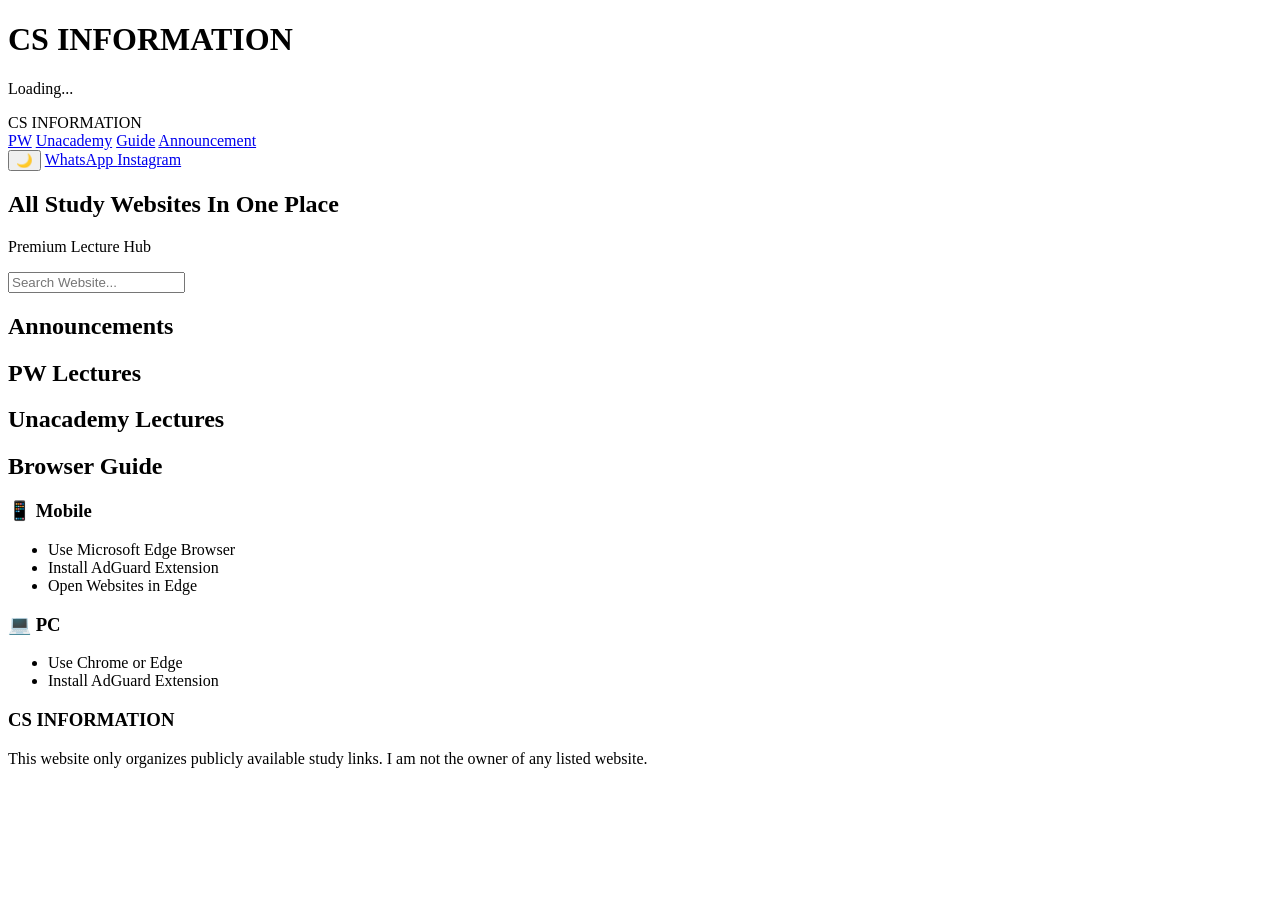
==== index.html @ b9abd27a "Create index.html" ====
<!DOCTYPE html>
<html lang="en">

<head>

<meta charset="UTF-8">
<meta name="viewport" content="width=device-width, initial-scale=1.0">

<title>CS INFORMATION | Lecture Hub</title>

<meta name="theme-color" content="#0B1020">

<link rel="preconnect" href="https://fonts.googleapis.com">
<link rel="preconnect" href="https://fonts.gstatic.com" crossorigin>

<link href="https://fonts.googleapis.com/css2?family=Inter:wght@300;400;500;600;700;800;900&display=swap" rel="stylesheet">

<link rel="stylesheet" href="style.css">

</head>

<body>

<div id="loader">

<h1>CS INFORMATION</h1>

<p>Loading...</p>

</div>

<header>

<div class="logo">

CS INFORMATION

</div>

<nav>

<a href="#pw">PW</a>

<a href="#unacademy">Unacademy</a>

<a href="#guide">Guide</a>

<a href="#announcement">Announcement</a>

</nav>

<div class="actions">

<button id="themeToggle">🌙</button>

<a
class="social"
target="_blank"
href="https://whatsapp.com/channel/0029VbAtyUeDDmFQteHb3a33">

WhatsApp

</a>

<a
class="social"
target="_blank"
href="https://www.instagram.com/cs.information/">

Instagram

</a>

</div>

</header>

<section class="hero">

<h1>

All Study Websites
In One Place

</h1>

<p>

Premium Lecture Hub

</p>

<input

id="search"

type="text"

placeholder="Search Website..."

>

</section>

<section id="announcement">

<h2>

Announcements

</h2>

<div id="announcementBox">

</div>

</section>

<section id="pw">

<h2>

PW Lectures

</h2>

<div id="pwContainer">

</div>

</section>

<section id="unacademy">

<h2>

Unacademy Lectures

</h2>

<div id="unacademyContainer">

</div>

</section>

<section id="guide">

<h2>

Browser Guide

</h2>

<div class="guide">

<h3>📱 Mobile</h3>

<ul>

<li>Use Microsoft Edge Browser</li>

<li>Install AdGuard Extension</li>

<li>Open Websites in Edge</li>

</ul>

<h3>💻 PC</h3>

<ul>

<li>Use Chrome or Edge</li>

<li>Install AdGuard Extension</li>

</ul>

</div>

</section>

<footer>

<h3>

CS INFORMATION

</h3>

<p>

This website only organizes publicly available study links.

I am not the owner of any listed website.

</p>

</footer>

<script src="data.js"></script>

<script src="script.js"></script>

</body>

  </html>
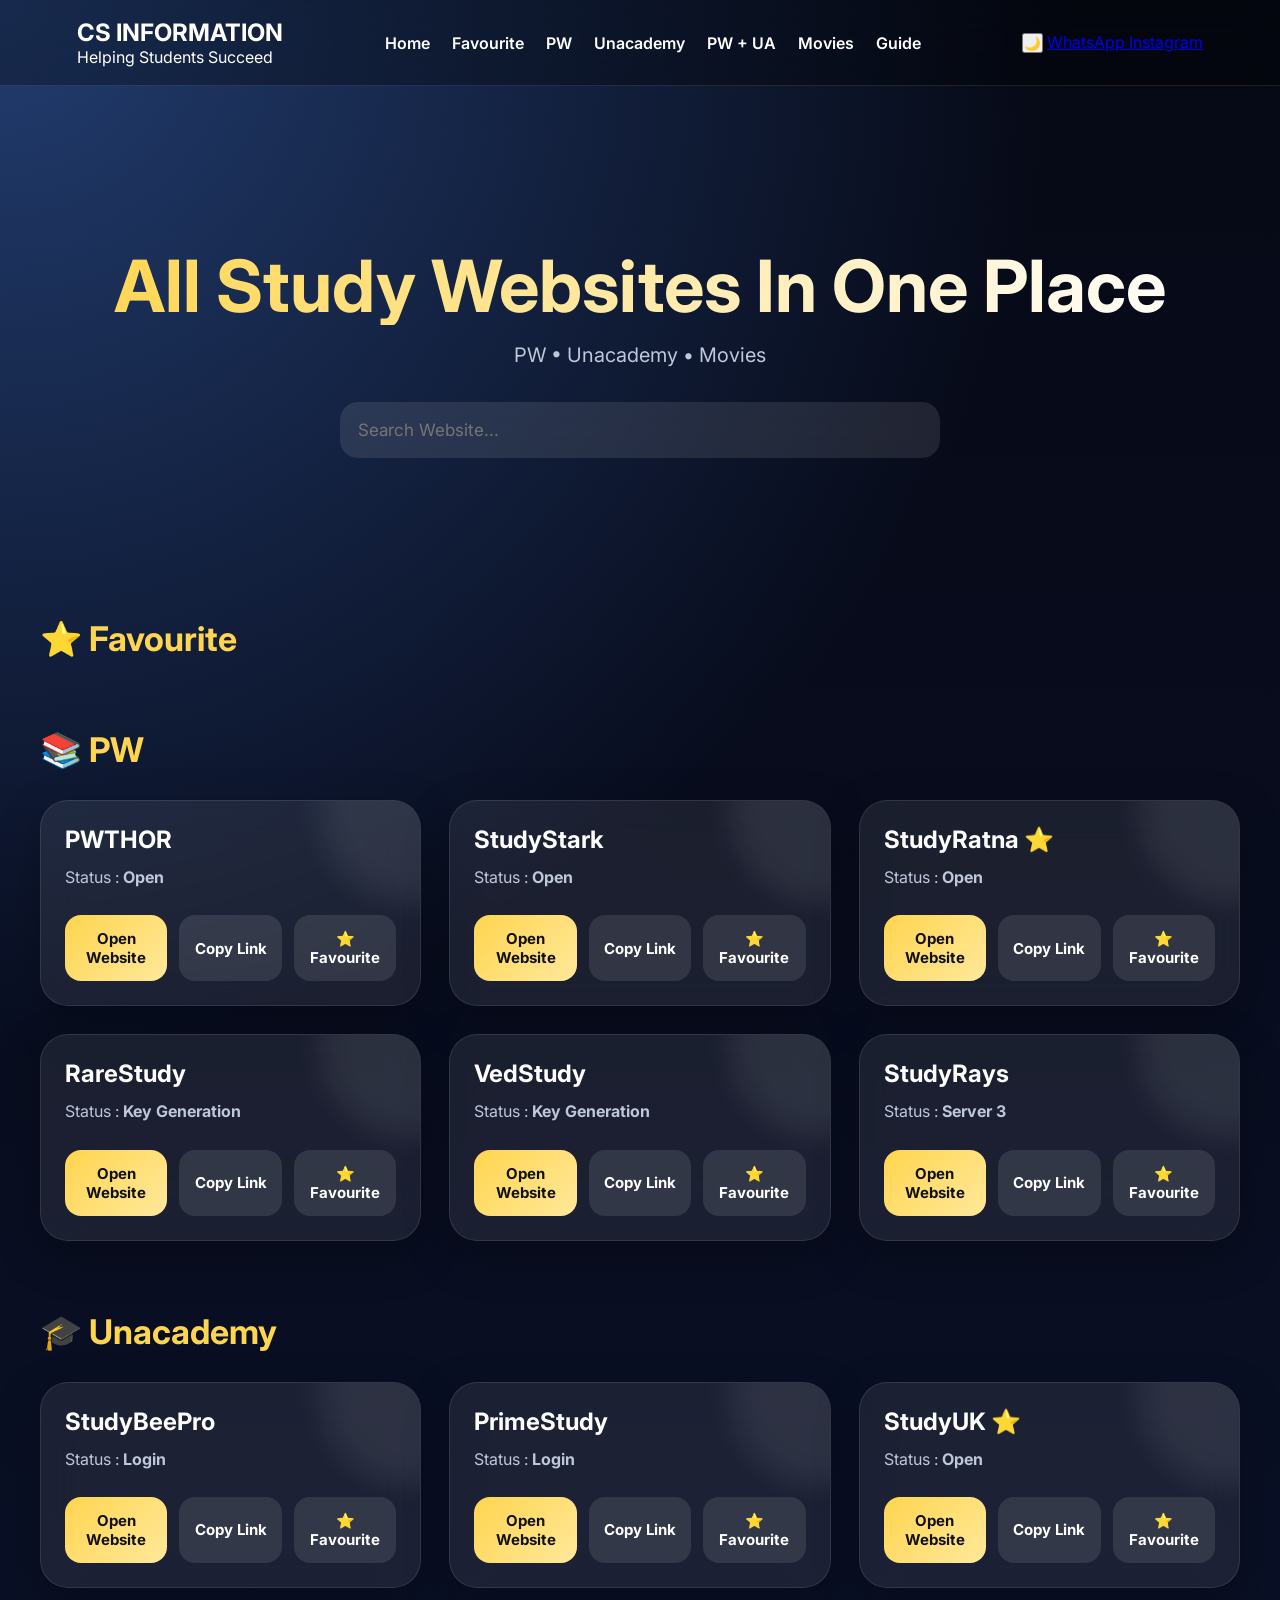
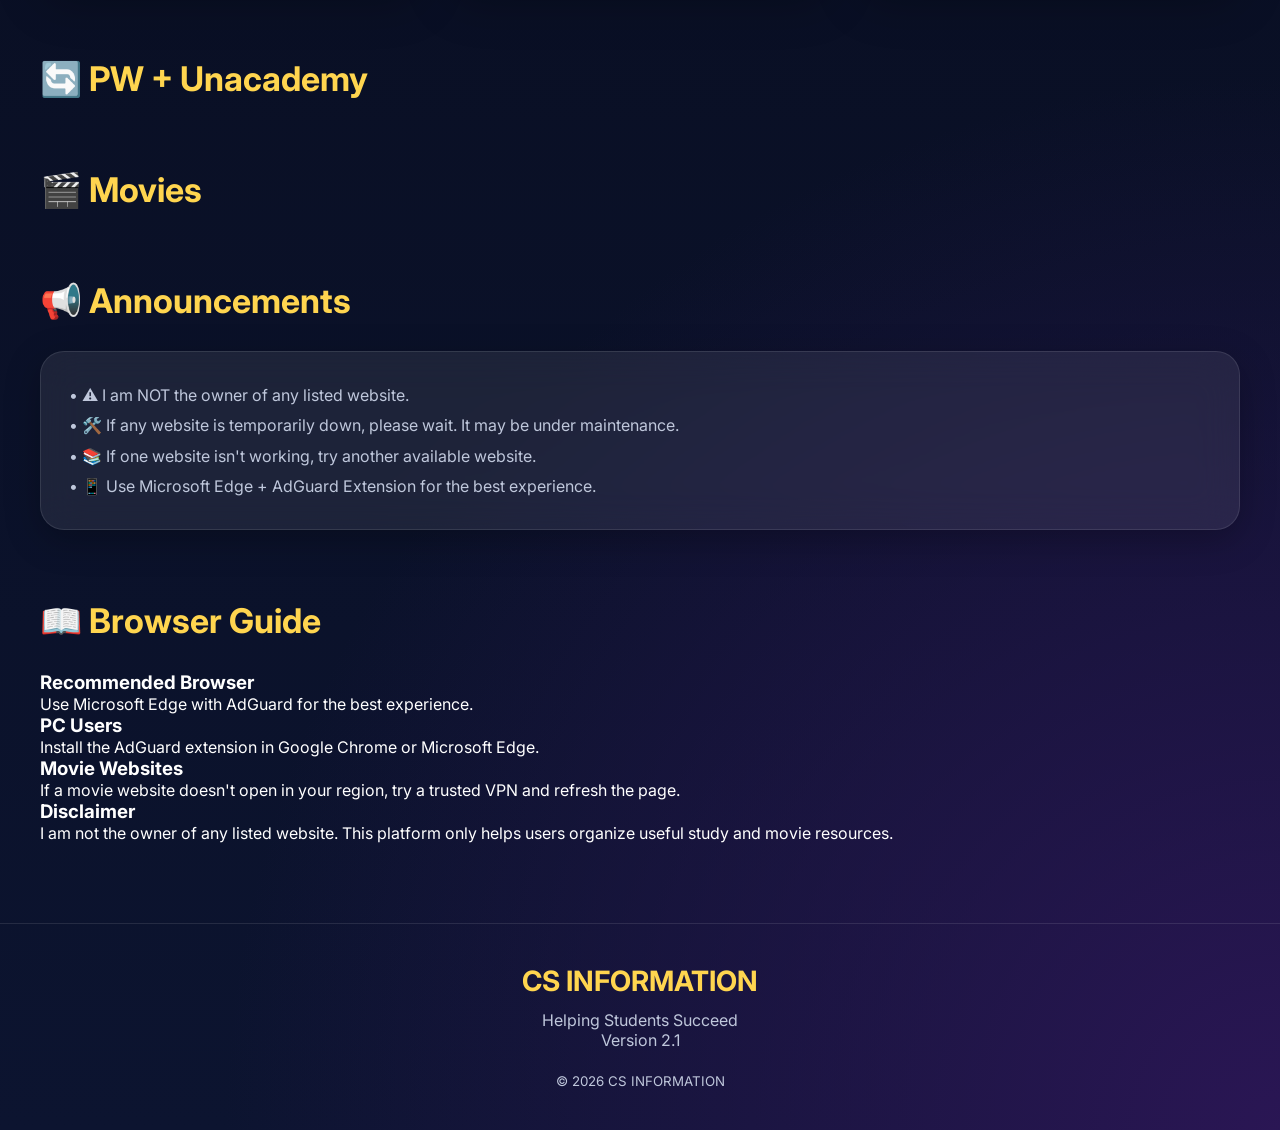
==== commit 04a071a3: "Update index.html" ====
--- a/index.html
+++ b/index.html
@@ -2,7 +2,6 @@
 <html lang="en">
 
 <head>
-
 <meta charset="UTF-8">
 <meta name="viewport" content="width=device-width, initial-scale=1.0">
 
@@ -16,56 +15,79 @@
 <link href="https://fonts.googleapis.com/css2?family=Inter:wght@300;400;500;600;700;800;900&display=swap" rel="stylesheet">
 
 <link rel="stylesheet" href="style.css">
-
 </head>
 
 <body>
 
 <div id="loader">
 
+<div class="loader-content">
+
+<div id="loaderLogo"></div>
+
 <h1>CS INFORMATION</h1>
 
-<p>Loading...</p>
+<p>Loading Lecture Hub...</p>
+
+</div>
+
+</div>
+
+<div class="watermark">
+
+<div id="watermarkLogo"></div>
 
 </div>
 
 <header>
 
-<div class="logo">
-
-CS INFORMATION
+<div class="brand">
+
+<div id="headerLogo"></div>
+
+<div>
+
+<h2>CS INFORMATION</h2>
+
+<p>Helping Students Succeed</p>
+
+</div>
 
 </div>
 
 <nav>
 
+<a href="#home">Home</a>
+
+<a href="#favorite">Favourite</a>
+
 <a href="#pw">PW</a>
 
 <a href="#unacademy">Unacademy</a>
 
+<a href="#both">PW + UA</a>
+
+<a href="#movies">Movies</a>
+
 <a href="#guide">Guide</a>
 
-<a href="#announcement">Announcement</a>
-
 </nav>
 
-<div class="actions">
-
-<button id="themeToggle">🌙</button>
-
-<a
-class="social"
-target="_blank"
-href="https://whatsapp.com/channel/0029VbAtyUeDDmFQteHb3a33">
+<div class="header-buttons">
+
+<button id="themeToggle">
+
+🌙
+
+</button>
+
+<a href="https://whatsapp.com/channel/0029VbAtyUeDDmFQteHb3a33" target="_blank">
 
 WhatsApp
 
 </a>
 
-<a
-class="social"
-target="_blank"
-href="https://www.instagram.com/cs.information/">
+<a href="https://www.instagram.com/cs.information/" target="_blank">
 
 Instagram
 
@@ -75,106 +97,103 @@
 
 </header>
 
-<section class="hero">
+<section id="home" class="hero">
 
 <h1>
 
 All Study Websites
+
 In One Place
 
 </h1>
 
 <p>
 
-Premium Lecture Hub
+PW • Unacademy • Movies
 
 </p>
 
 <input
-
 id="search"
-
 type="text"
-
-placeholder="Search Website..."
-
->
+placeholder="Search Website...">
+
+</section>
+
+<section id="favorite">
+
+<h2>
+
+⭐ Favourite
+
+</h2>
+
+<div id="favoriteContainer">
+
+</div>
+
+  </section>
+  <section id="pw">
+
+<h2>📚 PW</h2>
+
+<div id="pwContainer" class="grid"></div>
+
+</section>
+
+<section id="unacademy">
+
+<h2>🎓 Unacademy</h2>
+
+<div id="unacademyContainer" class="grid"></div>
+
+</section>
+
+<section id="both">
+
+<h2>🔄 PW + Unacademy</h2>
+
+<div id="bothContainer" class="grid"></div>
+
+</section>
+
+<section id="movies">
+
+<h2>🎬 Movies</h2>
+
+<div id="moviesContainer" class="grid"></div>
 
 </section>
 
 <section id="announcement">
 
-<h2>
-
-Announcements
-
-</h2>
-
-<div id="announcementBox">
-
-</div>
-
-</section>
-
-<section id="pw">
-
-<h2>
-
-PW Lectures
-
-</h2>
-
-<div id="pwContainer">
-
-</div>
-
-</section>
-
-<section id="unacademy">
-
-<h2>
-
-Unacademy Lectures
-
-</h2>
-
-<div id="unacademyContainer">
-
-</div>
+<h2>📢 Announcements</h2>
+
+<div id="announcementBox" class="announcement-box"></div>
 
 </section>
 
 <section id="guide">
 
-<h2>
-
-Browser Guide
-
-</h2>
-
-<div class="guide">
-
-<h3>📱 Mobile</h3>
-
-<ul>
-
-<li>Use Microsoft Edge Browser</li>
-
-<li>Install AdGuard Extension</li>
-
-<li>Open Websites in Edge</li>
-
-</ul>
-
-<h3>💻 PC</h3>
-
-<ul>
-
-<li>Use Chrome or Edge</li>
-
-<li>Install AdGuard Extension</li>
-
-</ul>
+<h2>📖 Browser Guide</h2>
+
+<div class="guide-card">
+
+<h3>Recommended Browser</h3>
+
+<p>Use Microsoft Edge with AdGuard for the best experience.</p>
+
+<h3>PC Users</h3>
+
+<p>Install the AdGuard extension in Google Chrome or Microsoft Edge.</p>
+
+<h3>Movie Websites</h3>
+
+<p>If a movie website doesn't open in your region, try a trusted VPN and refresh the page.</p>
+
+<h3>Disclaimer</h3>
+
+<p>I am not the owner of any listed website. This platform only helps users organize useful study and movie resources.</p>
 
 </div>
 
@@ -182,26 +201,22 @@
 
 <footer>
 
-<h3>
-
-CS INFORMATION
-
-</h3>
-
-<p>
-
-This website only organizes publicly available study links.
-
-I am not the owner of any listed website.
-
-</p>
+<div id="footerLogo"></div>
+
+<h3>CS INFORMATION</h3>
+
+<p>Helping Students Succeed</p>
+
+<p>Version 2.1</p>
+
+<p id="year"></p>
 
 </footer>
 
 <script src="data.js"></script>
-
 <script src="script.js"></script>
 
 </body>
 
-  </html>
+                                                             </html>
+                                                             
--- a/style.css
+++ b/style.css
@@ -0,0 +1,718 @@
+/* ===================================
+   CS INFORMATION
+   Premium Lecture Hub v2
+=================================== */
+
+@import url('https://fonts.googleapis.com/css2?family=Inter:wght@300;400;500;600;700;800;900&display=swap');
+
+*{
+margin:0;
+padding:0;
+box-sizing:border-box;
+font-family:'Inter',sans-serif;
+scroll-behavior:smooth;
+}
+
+:root{
+
+--bg:#070B18;
+--bg2:#111A32;
+
+--glass:rgba(255,255,255,.08);
+--glass2:rgba(255,255,255,.04);
+
+--border:rgba(255,255,255,.10);
+
+--text:#ffffff;
+--sub:#bfc7db;
+
+--gold:#FFD54F;
+--blue:#3EA6FF;
+
+--radius:24px;
+
+}
+
+body{
+
+background:
+
+radial-gradient(circle at top left,#223d70 0%,transparent 35%),
+
+radial-gradient(circle at bottom right,#2a1654 0%,transparent 35%),
+
+linear-gradient(180deg,#060915,#0c1430);
+
+color:var(--text);
+
+min-height:100vh;
+
+overflow-x:hidden;
+
+}
+
+/* Loader */
+
+#loader{
+
+position:fixed;
+
+inset:0;
+
+background:#060915;
+
+display:flex;
+
+flex-direction:column;
+
+justify-content:center;
+
+align-items:center;
+
+z-index:99999;
+
+}
+
+#loader h1{
+
+font-size:42px;
+
+color:var(--gold);
+
+}
+
+#loader p{
+
+margin-top:12px;
+
+color:var(--sub);
+
+}
+
+/* Header */
+
+header{
+
+position:sticky;
+
+top:0;
+
+z-index:999;
+
+display:flex;
+
+justify-content:space-between;
+
+align-items:center;
+
+padding:18px 6%;
+
+background:rgba(0,0,0,.30);
+
+backdrop-filter:blur(20px);
+
+border-bottom:1px solid var(--border);
+
+}
+
+.logo{
+
+font-size:24px;
+
+font-weight:800;
+
+color:var(--gold);
+
+letter-spacing:1px;
+
+}
+
+nav{
+
+display:flex;
+
+gap:22px;
+
+}
+
+nav a{
+
+text-decoration:none;
+
+color:white;
+
+font-weight:600;
+
+transition:.3s;
+
+}
+
+nav a:hover{
+
+color:var(--gold);
+
+}
+
+.actions{
+
+display:flex;
+
+gap:12px;
+
+}
+
+.actions button,
+.actions a{
+
+padding:12px 18px;
+
+border-radius:14px;
+
+border:1px solid var(--border);
+
+background:var(--glass);
+
+color:white;
+
+text-decoration:none;
+
+cursor:pointer;
+
+transition:.3s;
+
+}
+
+.actions button:hover,
+.actions a:hover{
+
+transform:translateY(-3px);
+
+background:rgba(255,255,255,.14);
+
+}
+
+/* Hero */
+
+.hero{
+
+padding:90px 20px;
+
+text-align:center;
+
+}
+
+.hero h1{
+
+font-size:72px;
+
+line-height:1.1;
+
+background:
+
+linear-gradient(90deg,#FFD54F,#ffffff);
+
+-webkit-background-clip:text;
+
+color:transparent;
+
+}
+
+.hero p{
+
+margin-top:18px;
+
+font-size:20px;
+
+color:var(--sub);
+
+}
+
+#search{
+
+margin-top:35px;
+
+width:min(600px,95%);
+
+padding:18px;
+
+border:none;
+
+outline:none;
+
+border-radius:18px;
+
+background:rgba(255,255,255,.10);
+
+color:white;
+
+font-size:17px;
+
+backdrop-filter:blur(12px);
+
+  }
+/* ===============================
+   Sections
+================================ */
+
+section{
+
+width:min(1200px,95%);
+
+margin:70px auto;
+
+}
+
+section h2{
+
+font-size:34px;
+
+margin-bottom:30px;
+
+color:var(--gold);
+
+}
+
+/* ===============================
+   Announcement
+================================ */
+
+#announcementBox{
+
+background:var(--glass);
+
+border:1px solid var(--border);
+
+padding:28px;
+
+border-radius:var(--radius);
+
+backdrop-filter:blur(20px);
+
+line-height:1.9;
+
+color:var(--sub);
+
+box-shadow:0 10px 35px rgba(0,0,0,.25);
+
+}
+
+/* ===============================
+   PW & Unacademy Grid
+================================ */
+
+#pwContainer,
+#unacademyContainer{
+
+display:grid;
+
+grid-template-columns:
+repeat(auto-fit,minmax(320px,1fr));
+
+gap:28px;
+
+}
+
+/* ===============================
+   Premium Cards
+================================ */
+
+.card{
+
+position:relative;
+
+background:var(--glass);
+
+border:1px solid var(--border);
+
+border-radius:28px;
+
+padding:24px;
+
+backdrop-filter:blur(20px);
+
+overflow:hidden;
+
+transition:.35s;
+
+box-shadow:0 15px 45px rgba(0,0,0,.25);
+
+}
+
+.card::before{
+
+content:"";
+
+position:absolute;
+
+width:180px;
+
+height:180px;
+
+background:rgba(255,255,255,.08);
+
+border-radius:50%;
+
+top:-80px;
+
+right:-80px;
+
+filter:blur(15px);
+
+}
+
+.card:hover{
+
+transform:translateY(-8px);
+
+border-color:var(--gold);
+
+box-shadow:0 20px 60px rgba(255,213,79,.18);
+
+}
+
+.card h3{
+
+font-size:24px;
+
+margin-bottom:10px;
+
+}
+
+.card p{
+
+color:var(--sub);
+
+line-height:1.7;
+
+margin-top:8px;
+
+}
+
+/* ===============================
+   Buttons
+================================ */
+
+.buttons{
+
+display:flex;
+
+gap:12px;
+
+margin-top:24px;
+
+flex-wrap:wrap;
+
+}
+
+.buttons a,
+.buttons button{
+
+flex:1;
+
+padding:14px;
+
+border:none;
+
+border-radius:16px;
+
+cursor:pointer;
+
+font-weight:700;
+
+font-size:15px;
+
+transition:.3s;
+
+text-decoration:none;
+
+text-align:center;
+
+}
+
+.openBtn{
+
+background:linear-gradient(135deg,#FFD54F,#ffe89a);
+
+color:#111;
+
+}
+
+.copyBtn{
+
+background:rgba(255,255,255,.10);
+
+color:white;
+
+}
+
+.openBtn:hover,
+.copyBtn:hover{
+
+transform:translateY(-3px);
+
+}
+
+/* ===============================
+   Browser Guide
+================================ */
+
+.guide{
+
+background:var(--glass);
+
+border:1px solid var(--border);
+
+padding:30px;
+
+border-radius:28px;
+
+line-height:2;
+
+backdrop-filter:blur(18px);
+
+}
+
+.guide h3{
+
+margin-bottom:12px;
+
+color:var(--gold);
+
+}
+
+.guide ul{
+
+padding-left:22px;
+
+color:var(--sub);
+
+}
+
+/* ===============================
+   Footer
+================================ */
+
+footer{
+
+margin-top:80px;
+
+padding:40px 20px;
+
+text-align:center;
+
+border-top:1px solid var(--border);
+
+color:var(--sub);
+
+}
+
+footer h3{
+
+font-size:28px;
+
+color:var(--gold);
+
+margin-bottom:12px;
+
+  }
+/* ===============================
+   Dark / Light Theme
+================================ */
+
+body.light{
+
+--bg:#eef4ff;
+--bg2:#ffffff;
+
+--glass:rgba(255,255,255,.75);
+--glass2:rgba(255,255,255,.55);
+
+--border:rgba(0,0,0,.08);
+
+--text:#101828;
+--sub:#5b6578;
+
+background:
+linear-gradient(180deg,#eef4ff,#ffffff);
+
+color:var(--text);
+
+}
+
+body.light header{
+
+background:rgba(255,255,255,.75);
+
+}
+
+body.light nav a,
+body.light .actions a,
+body.light .actions button{
+
+color:#111;
+
+}
+
+body.light #search{
+
+background:rgba(0,0,0,.05);
+
+color:#111;
+
+}
+
+body.light .card,
+body.light .guide,
+body.light #announcementBox{
+
+background:rgba(255,255,255,.85);
+
+color:#111;
+
+}
+
+/* ===============================
+   Scrollbar
+================================ */
+
+::-webkit-scrollbar{
+
+width:10px;
+
+}
+
+::-webkit-scrollbar-track{
+
+background:#0a1020;
+
+}
+
+::-webkit-scrollbar-thumb{
+
+background:linear-gradient(var(--gold),#ffb300);
+
+border-radius:50px;
+
+}
+
+/* ===============================
+   Animation
+================================ */
+
+.card,
+.guide,
+#announcementBox{
+
+animation:fadeUp .7s ease;
+
+}
+
+@keyframes fadeUp{
+
+0%{
+
+opacity:0;
+
+transform:translateY(35px);
+
+}
+
+100%{
+
+opacity:1;
+
+transform:translateY(0);
+
+}
+
+}
+
+/* ===============================
+   Mobile Responsive
+================================ */
+
+@media(max-width:900px){
+
+header{
+
+flex-direction:column;
+
+gap:18px;
+
+padding:20px;
+
+}
+
+nav{
+
+flex-wrap:wrap;
+
+justify-content:center;
+
+}
+
+.hero h1{
+
+font-size:48px;
+
+}
+
+}
+
+@media(max-width:600px){
+
+.hero{
+
+padding:70px 20px;
+
+}
+
+.hero h1{
+
+font-size:34px;
+
+}
+
+.hero p{
+
+font-size:16px;
+
+}
+
+#search{
+
+width:100%;
+
+}
+
+.buttons{
+
+flex-direction:column;
+
+}
+
+section h2{
+
+font-size:28px;
+
+}
+
+.logo{
+
+font-size:20px;
+
+}
+
+}
+
+/* ===============================
+   Selection
+================================ */
+
+::selection{
+
+background:var(--gold);
+
+color:#111;
+
+}
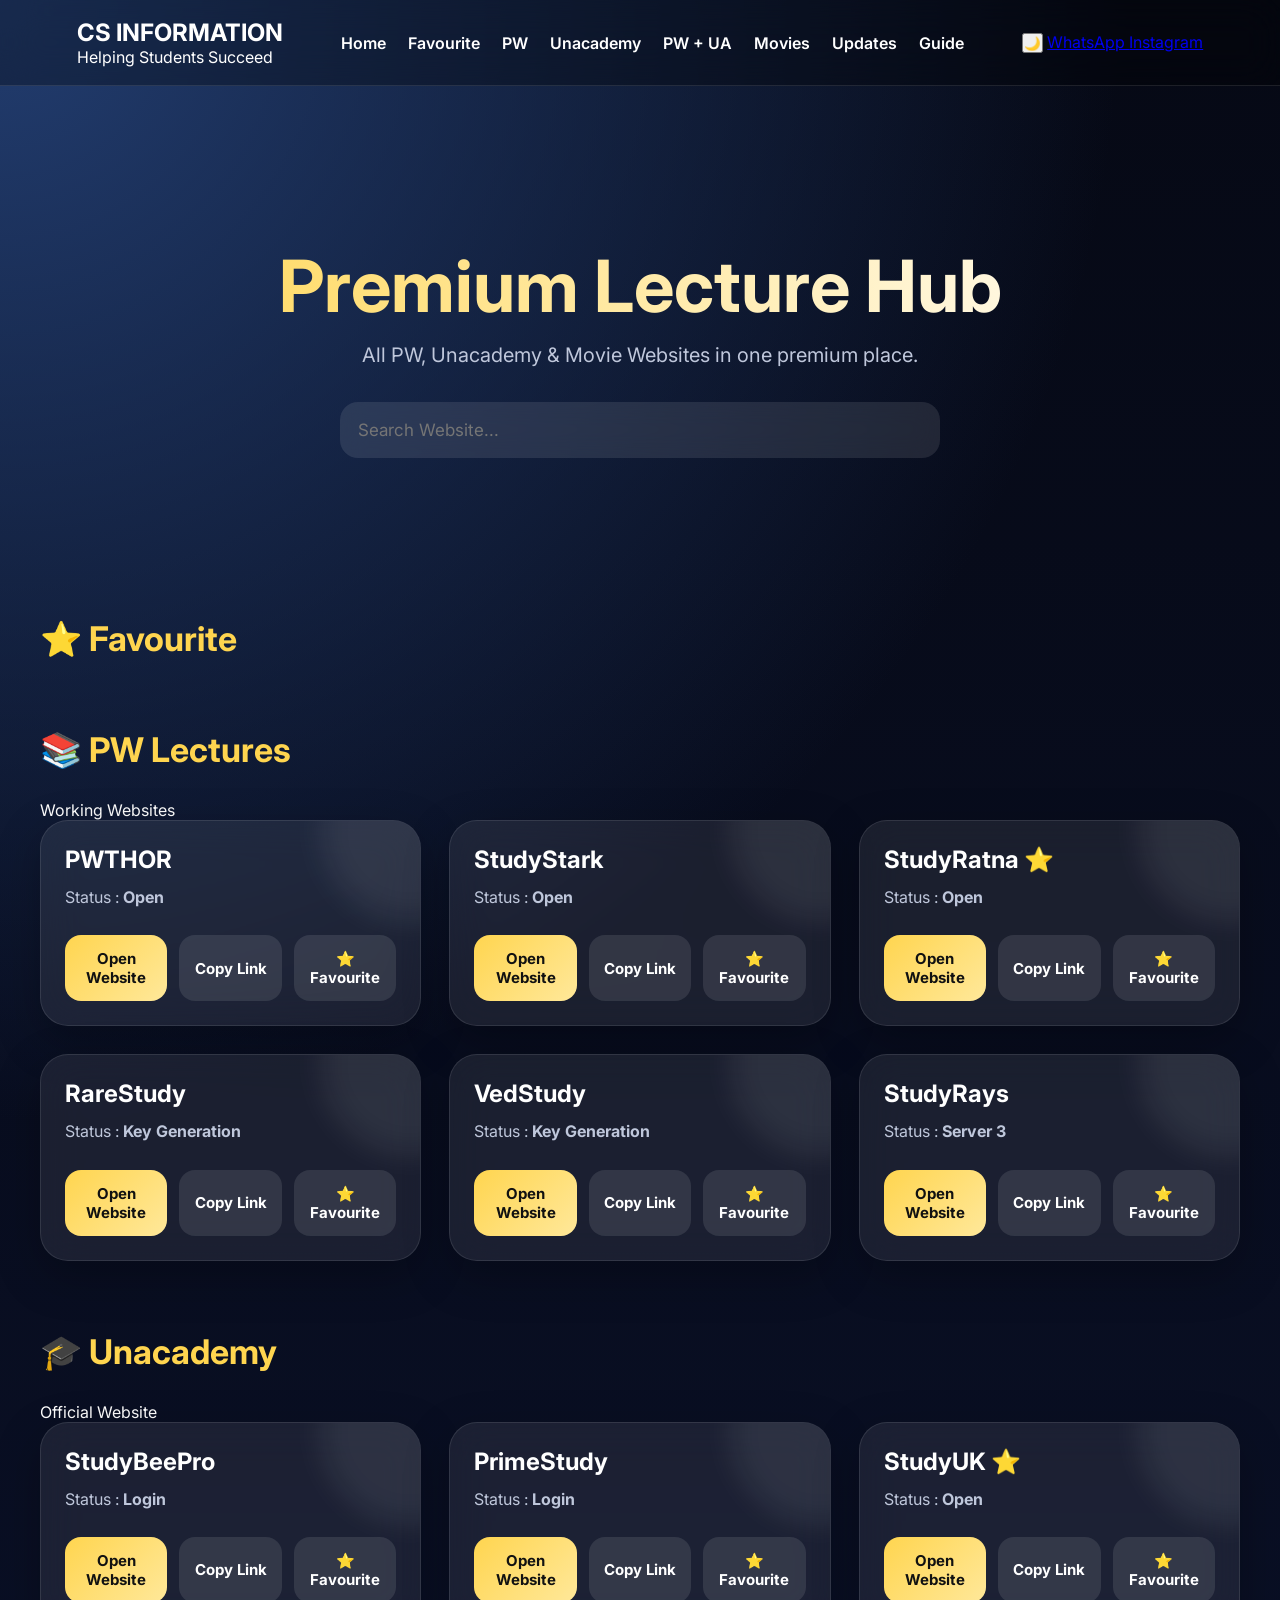
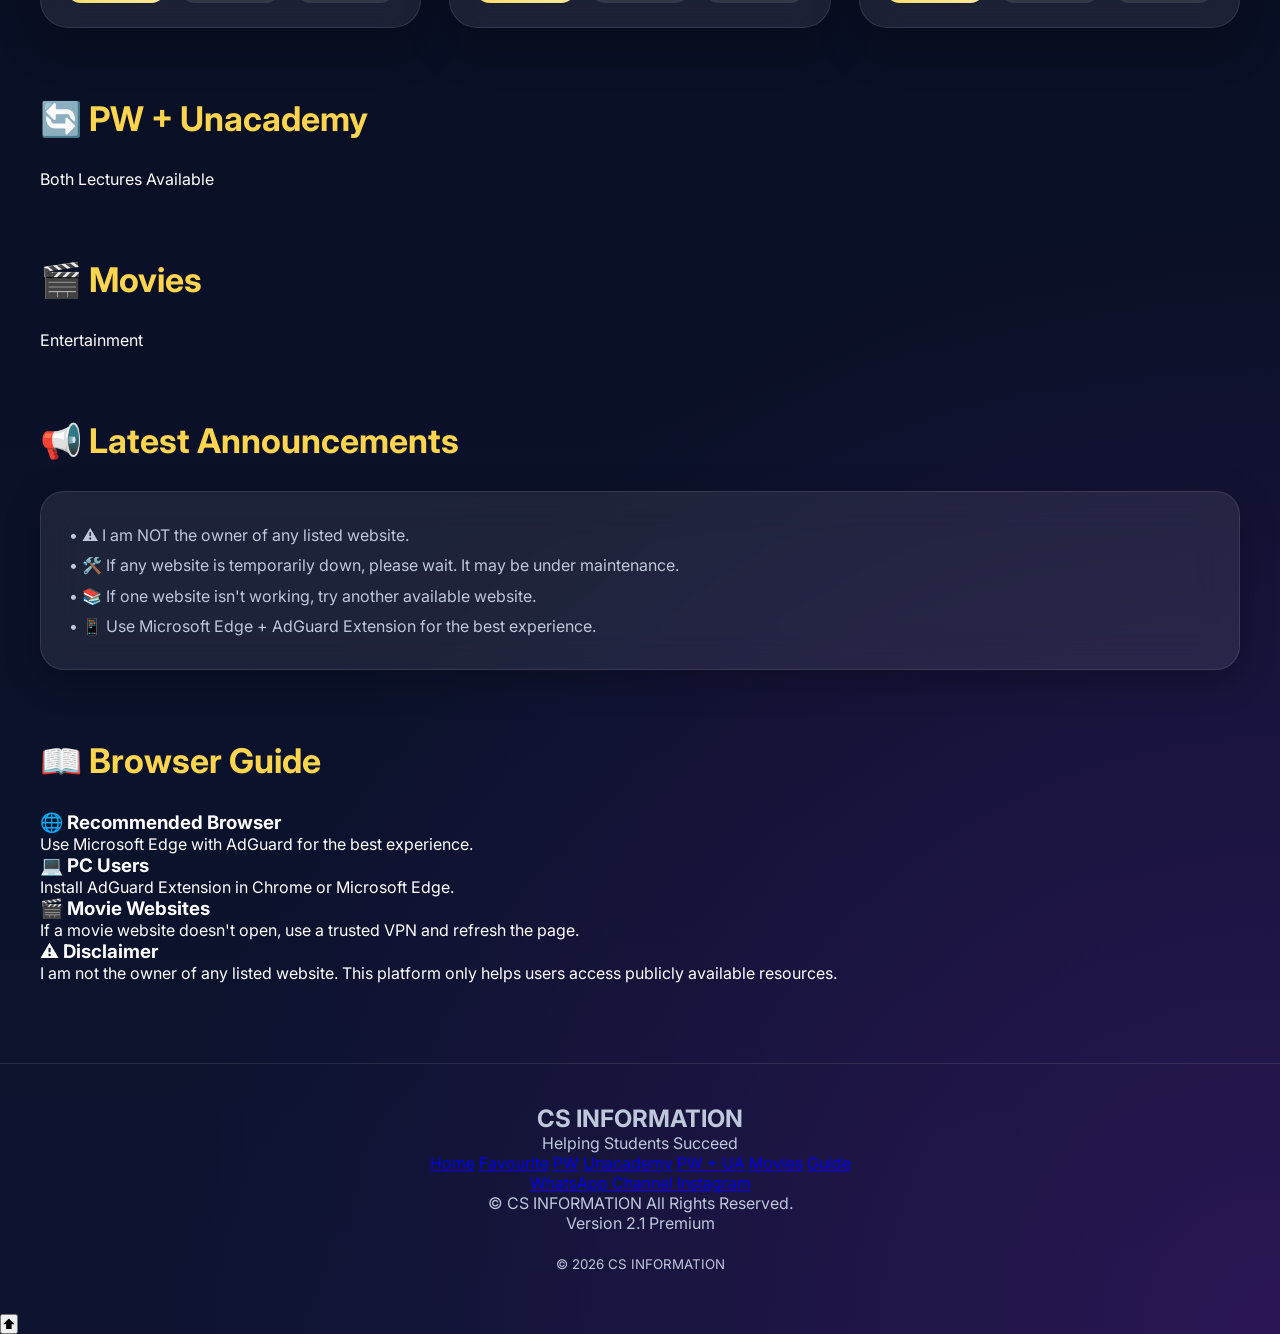
==== commit 9270c8a1: "Update index.html v.2.1" ====
--- a/index.html
+++ b/index.html
@@ -2,36 +2,48 @@
 <html lang="en">
 
 <head>
+
 <meta charset="UTF-8">
+
 <meta name="viewport" content="width=device-width, initial-scale=1.0">
 
 <title>CS INFORMATION | Lecture Hub</title>
 
-<meta name="theme-color" content="#0B1020">
+<meta name="theme-color" content="#0b0b14">
 
 <link rel="preconnect" href="https://fonts.googleapis.com">
+
 <link rel="preconnect" href="https://fonts.gstatic.com" crossorigin>
 
 <link href="https://fonts.googleapis.com/css2?family=Inter:wght@300;400;500;600;700;800;900&display=swap" rel="stylesheet">
 
 <link rel="stylesheet" href="style.css">
+
 </head>
 
 <body>
 
 <div id="loader">
 
-<div class="loader-content">
+<div class="loader-box">
 
 <div id="loaderLogo"></div>
 
 <h1>CS INFORMATION</h1>
 
-<p>Loading Lecture Hub...</p>
-
-</div>
-
-</div>
+<p>Loading Premium Lecture Hub...</p>
+
+</div>
+
+</div>
+
+<div class="aurora"></div>
+
+<div class="glass-blur blur1"></div>
+
+<div class="glass-blur blur2"></div>
+
+<div class="glass-blur blur3"></div>
 
 <div class="watermark">
 
@@ -39,7 +51,7 @@
 
 </div>
 
-<header>
+<header class="navbar">
 
 <div class="brand">
 
@@ -49,7 +61,7 @@
 
 <h2>CS INFORMATION</h2>
 
-<p>Helping Students Succeed</p>
+<span>Helping Students Succeed</span>
 
 </div>
 
@@ -69,11 +81,13 @@
 
 <a href="#movies">Movies</a>
 
+<a href="#announcement">Updates</a>
+
 <a href="#guide">Guide</a>
 
 </nav>
 
-<div class="header-buttons">
+<div class="nav-actions">
 
 <button id="themeToggle">
 
@@ -81,13 +95,21 @@
 
 </button>
 
-<a href="https://whatsapp.com/channel/0029VbAtyUeDDmFQteHb3a33" target="_blank">
+<a class="social-btn"
+
+href="https://whatsapp.com/channel/0029VbAtyUeDDmFQteHb3a33"
+
+target="_blank">
 
 WhatsApp
 
 </a>
 
-<a href="https://www.instagram.com/cs.information/" target="_blank">
+<a class="social-btn"
+
+href="https://www.instagram.com/cs.information/"
+
+target="_blank">
 
 Instagram
 
@@ -97,27 +119,40 @@
 
 </header>
 
-<section id="home" class="hero">
+<section class="hero"
+
+id="home">
+
+<div class="hero-content">
 
 <h1>
 
-All Study Websites
-
-In One Place
+Premium Lecture Hub
 
 </h1>
 
 <p>
 
-PW • Unacademy • Movies
-
-</p>
+All PW, Unacademy & Movie Websites
+
+in one premium place.
+
+</p>
+
+<div class="hero-search">
 
 <input
+
+type="text"
+
 id="search"
-type="text"
+
 placeholder="Search Website...">
 
+</div>
+
+</div>
+
 </section>
 
 <section id="favorite">
@@ -128,95 +163,237 @@
 
 </h2>
 
-<div id="favoriteContainer">
+<div
+
+id="favoriteContainer"
+
+class="cards">
 
 </div>
 
   </section>
   <section id="pw">
 
-<h2>📚 PW</h2>
-
-<div id="pwContainer" class="grid"></div>
+<div class="section-title">
+
+<h2>📚 PW Lectures</h2>
+
+<span>Working Websites</span>
+
+</div>
+
+<div id="pwContainer" class="cards"></div>
 
 </section>
 
 <section id="unacademy">
 
+<div class="section-title">
+
 <h2>🎓 Unacademy</h2>
 
-<div id="unacademyContainer" class="grid"></div>
+<span>Official Website</span>
+
+</div>
+
+<div id="unacademyContainer" class="cards"></div>
 
 </section>
 
 <section id="both">
 
+<div class="section-title">
+
 <h2>🔄 PW + Unacademy</h2>
 
-<div id="bothContainer" class="grid"></div>
+<span>Both Lectures Available</span>
+
+</div>
+
+<div id="bothContainer" class="cards"></div>
 
 </section>
 
 <section id="movies">
 
+<div class="section-title">
+
 <h2>🎬 Movies</h2>
 
-<div id="moviesContainer" class="grid"></div>
+<span>Entertainment</span>
+
+</div>
+
+<div id="moviesContainer" class="cards"></div>
 
 </section>
 
 <section id="announcement">
 
-<h2>📢 Announcements</h2>
-
-<div id="announcementBox" class="announcement-box"></div>
+<div class="section-title">
+
+<h2>📢 Latest Announcements</h2>
+
+</div>
+
+<div id="announcementBox" class="announcement-card">
+
+</div>
 
 </section>
 
 <section id="guide">
 
+<div class="section-title">
+
 <h2>📖 Browser Guide</h2>
 
+</div>
+
+<div class="guide-grid">
+
 <div class="guide-card">
 
-<h3>Recommended Browser</h3>
-
-<p>Use Microsoft Edge with AdGuard for the best experience.</p>
-
-<h3>PC Users</h3>
-
-<p>Install the AdGuard extension in Google Chrome or Microsoft Edge.</p>
-
-<h3>Movie Websites</h3>
-
-<p>If a movie website doesn't open in your region, try a trusted VPN and refresh the page.</p>
-
-<h3>Disclaimer</h3>
-
-<p>I am not the owner of any listed website. This platform only helps users organize useful study and movie resources.</p>
-
-</div>
-
-</section>
-
-<footer>
+<h3>🌐 Recommended Browser</h3>
+
+<p>
+
+Use Microsoft Edge with AdGuard for the best experience.
+
+</p>
+
+</div>
+
+<div class="guide-card">
+
+<h3>💻 PC Users</h3>
+
+<p>
+
+Install AdGuard Extension in Chrome or Microsoft Edge.
+
+</p>
+
+</div>
+
+<div class="guide-card">
+
+<h3>🎬 Movie Websites</h3>
+
+<p>
+
+If a movie website doesn't open, use a trusted VPN and refresh the page.
+
+</p>
+
+</div>
+
+<div class="guide-card">
+
+<h3>⚠ Disclaimer</h3>
+
+<p>
+
+I am not the owner of any listed website. This platform only helps users access publicly available resources.
+
+</p>
+
+</div>
+
+</div>
+
+  </section>
+  <footer>
+
+<div class="footer-container">
+
+<div class="footer-brand">
 
 <div id="footerLogo"></div>
 
-<h3>CS INFORMATION</h3>
+<h2>CS INFORMATION</h2>
 
 <p>Helping Students Succeed</p>
 
-<p>Version 2.1</p>
-
-<p id="year"></p>
+</div>
+
+<div class="footer-links">
+
+<a href="#home">Home</a>
+
+<a href="#favorite">Favourite</a>
+
+<a href="#pw">PW</a>
+
+<a href="#unacademy">Unacademy</a>
+
+<a href="#both">PW + UA</a>
+
+<a href="#movies">Movies</a>
+
+<a href="#guide">Guide</a>
+
+</div>
+
+<div class="footer-social">
+
+<a
+href="https://whatsapp.com/channel/0029VbAtyUeDDmFQteHb3a33"
+target="_blank">
+
+WhatsApp Channel
+
+</a>
+
+<a
+href="https://www.instagram.com/cs.information/"
+target="_blank">
+
+Instagram
+
+</a>
+
+</div>
+
+</div>
+
+<div class="footer-bottom">
+
+<p>
+
+© <span id="year"></span>
+
+CS INFORMATION
+
+All Rights Reserved.
+
+</p>
+
+<p>
+
+Version 2.1 Premium
+
+</p>
+
+</div>
 
 </footer>
 
+<button id="scrollTop">
+
+⬆
+
+</button>
+
+<div id="toast">
+
+</div>
+
 <script src="data.js"></script>
+
 <script src="script.js"></script>
 
 </body>
 
-                                                             </html>
-                                                             
+  </html>
+  
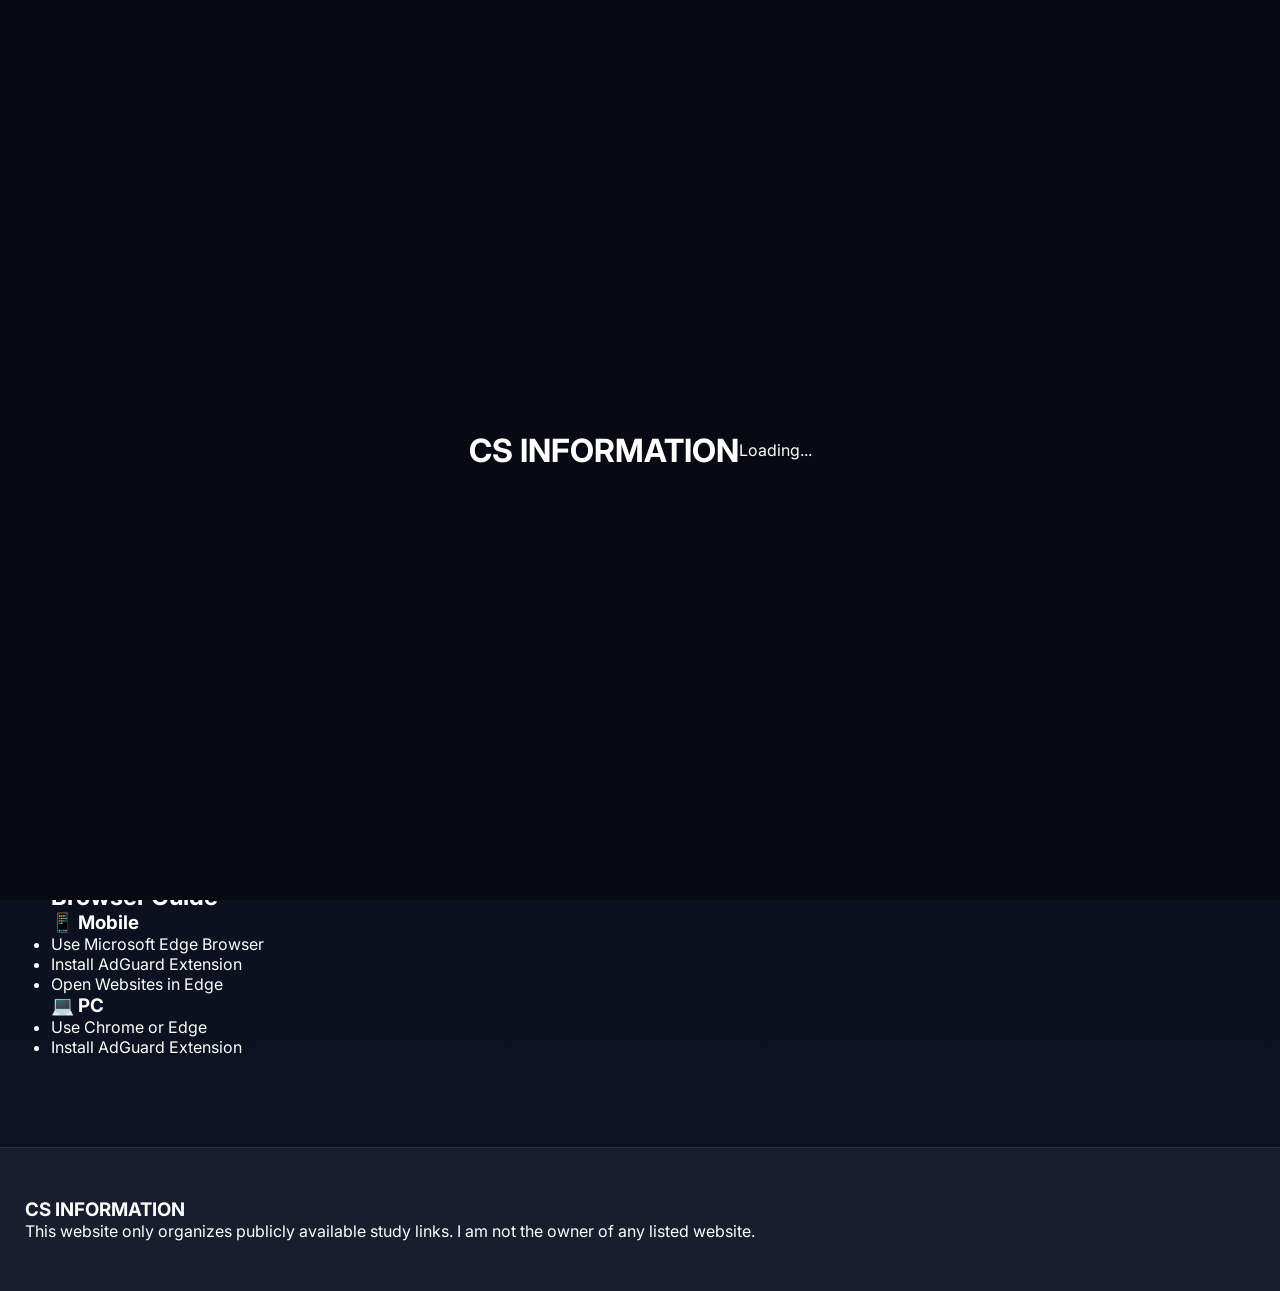
==== commit 6b056689: "Add files via upload" ====
--- a/index.html
+++ b/index.html
@@ -4,15 +4,13 @@
 <head>
 
 <meta charset="UTF-8">
-
 <meta name="viewport" content="width=device-width, initial-scale=1.0">
 
 <title>CS INFORMATION | Lecture Hub</title>
 
-<meta name="theme-color" content="#0b0b14">
+<meta name="theme-color" content="#0B1020">
 
 <link rel="preconnect" href="https://fonts.googleapis.com">
-
 <link rel="preconnect" href="https://fonts.gstatic.com" crossorigin>
 
 <link href="https://fonts.googleapis.com/css2?family=Inter:wght@300;400;500;600;700;800;900&display=swap" rel="stylesheet">
@@ -25,91 +23,49 @@
 
 <div id="loader">
 
-<div class="loader-box">
-
-<div id="loaderLogo"></div>
-
 <h1>CS INFORMATION</h1>
 
-<p>Loading Premium Lecture Hub...</p>
-
-</div>
-
-</div>
-
-<div class="aurora"></div>
-
-<div class="glass-blur blur1"></div>
-
-<div class="glass-blur blur2"></div>
-
-<div class="glass-blur blur3"></div>
-
-<div class="watermark">
-
-<div id="watermarkLogo"></div>
-
-</div>
-
-<header class="navbar">
-
-<div class="brand">
-
-<div id="headerLogo"></div>
-
-<div>
-
-<h2>CS INFORMATION</h2>
-
-<span>Helping Students Succeed</span>
-
-</div>
+<p>Loading...</p>
+
+</div>
+
+<header>
+
+<div class="logo">
+
+CS INFORMATION
 
 </div>
 
 <nav>
 
-<a href="#home">Home</a>
-
-<a href="#favorite">Favourite</a>
-
 <a href="#pw">PW</a>
 
 <a href="#unacademy">Unacademy</a>
 
-<a href="#both">PW + UA</a>
-
-<a href="#movies">Movies</a>
-
-<a href="#announcement">Updates</a>
-
 <a href="#guide">Guide</a>
 
+<a href="#announcement">Announcement</a>
+
 </nav>
 
-<div class="nav-actions">
-
-<button id="themeToggle">
-
-🌙
-
-</button>
-
-<a class="social-btn"
-
-href="https://whatsapp.com/channel/0029VbAtyUeDDmFQteHb3a33"
-
-target="_blank">
+<div class="actions">
+
+<button id="themeToggle">🌙</button>
+
+<a
+class="social"
+target="_blank"
+href="https://whatsapp.com/channel/0029VbAtyUeDDmFQteHb3a33">
 
 WhatsApp
 
 </a>
 
-<a class="social-btn"
-
-href="https://www.instagram.com/cs.information/"
-
-target="_blank">
+<a
+class="social"
+target="_blank"
+href="https://www.instagram.com/cs.information/">
 
 Instagram
 
@@ -119,276 +75,129 @@
 
 </header>
 
-<section class="hero"
-
-id="home">
-
-<div class="hero-content">
+<section class="hero">
 
 <h1>
 
+All Study Websites
+In One Place
+
+</h1>
+
+<p>
+
 Premium Lecture Hub
 
-</h1>
+</p>
+
+<input
+
+id="search"
+
+type="text"
+
+placeholder="Search Website..."
+
+>
+
+</section>
+
+<section id="announcement">
+
+<h2>
+
+Announcements
+
+</h2>
+
+<div id="announcementBox">
+
+</div>
+
+</section>
+
+<section id="pw">
+
+<h2>
+
+PW Lectures
+
+</h2>
+
+<div id="pwContainer">
+
+</div>
+
+</section>
+
+<section id="unacademy">
+
+<h2>
+
+Unacademy Lectures
+
+</h2>
+
+<div id="unacademyContainer">
+
+</div>
+
+</section>
+
+<section id="guide">
+
+<h2>
+
+Browser Guide
+
+</h2>
+
+<div class="guide">
+
+<h3>📱 Mobile</h3>
+
+<ul>
+
+<li>Use Microsoft Edge Browser</li>
+
+<li>Install AdGuard Extension</li>
+
+<li>Open Websites in Edge</li>
+
+</ul>
+
+<h3>💻 PC</h3>
+
+<ul>
+
+<li>Use Chrome or Edge</li>
+
+<li>Install AdGuard Extension</li>
+
+</ul>
+
+</div>
+
+</section>
+
+<footer>
+
+<h3>
+
+CS INFORMATION
+
+</h3>
 
 <p>
 
-All PW, Unacademy & Movie Websites
-
-in one premium place.
+This website only organizes publicly available study links.
+
+I am not the owner of any listed website.
 
 </p>
 
-<div class="hero-search">
-
-<input
-
-type="text"
-
-id="search"
-
-placeholder="Search Website...">
-
-</div>
-
-</div>
-
-</section>
-
-<section id="favorite">
-
-<h2>
-
-⭐ Favourite
-
-</h2>
-
-<div
-
-id="favoriteContainer"
-
-class="cards">
-
-</div>
-
-  </section>
-  <section id="pw">
-
-<div class="section-title">
-
-<h2>📚 PW Lectures</h2>
-
-<span>Working Websites</span>
-
-</div>
-
-<div id="pwContainer" class="cards"></div>
-
-</section>
-
-<section id="unacademy">
-
-<div class="section-title">
-
-<h2>🎓 Unacademy</h2>
-
-<span>Official Website</span>
-
-</div>
-
-<div id="unacademyContainer" class="cards"></div>
-
-</section>
-
-<section id="both">
-
-<div class="section-title">
-
-<h2>🔄 PW + Unacademy</h2>
-
-<span>Both Lectures Available</span>
-
-</div>
-
-<div id="bothContainer" class="cards"></div>
-
-</section>
-
-<section id="movies">
-
-<div class="section-title">
-
-<h2>🎬 Movies</h2>
-
-<span>Entertainment</span>
-
-</div>
-
-<div id="moviesContainer" class="cards"></div>
-
-</section>
-
-<section id="announcement">
-
-<div class="section-title">
-
-<h2>📢 Latest Announcements</h2>
-
-</div>
-
-<div id="announcementBox" class="announcement-card">
-
-</div>
-
-</section>
-
-<section id="guide">
-
-<div class="section-title">
-
-<h2>📖 Browser Guide</h2>
-
-</div>
-
-<div class="guide-grid">
-
-<div class="guide-card">
-
-<h3>🌐 Recommended Browser</h3>
-
-<p>
-
-Use Microsoft Edge with AdGuard for the best experience.
-
-</p>
-
-</div>
-
-<div class="guide-card">
-
-<h3>💻 PC Users</h3>
-
-<p>
-
-Install AdGuard Extension in Chrome or Microsoft Edge.
-
-</p>
-
-</div>
-
-<div class="guide-card">
-
-<h3>🎬 Movie Websites</h3>
-
-<p>
-
-If a movie website doesn't open, use a trusted VPN and refresh the page.
-
-</p>
-
-</div>
-
-<div class="guide-card">
-
-<h3>⚠ Disclaimer</h3>
-
-<p>
-
-I am not the owner of any listed website. This platform only helps users access publicly available resources.
-
-</p>
-
-</div>
-
-</div>
-
-  </section>
-  <footer>
-
-<div class="footer-container">
-
-<div class="footer-brand">
-
-<div id="footerLogo"></div>
-
-<h2>CS INFORMATION</h2>
-
-<p>Helping Students Succeed</p>
-
-</div>
-
-<div class="footer-links">
-
-<a href="#home">Home</a>
-
-<a href="#favorite">Favourite</a>
-
-<a href="#pw">PW</a>
-
-<a href="#unacademy">Unacademy</a>
-
-<a href="#both">PW + UA</a>
-
-<a href="#movies">Movies</a>
-
-<a href="#guide">Guide</a>
-
-</div>
-
-<div class="footer-social">
-
-<a
-href="https://whatsapp.com/channel/0029VbAtyUeDDmFQteHb3a33"
-target="_blank">
-
-WhatsApp Channel
-
-</a>
-
-<a
-href="https://www.instagram.com/cs.information/"
-target="_blank">
-
-Instagram
-
-</a>
-
-</div>
-
-</div>
-
-<div class="footer-bottom">
-
-<p>
-
-© <span id="year"></span>
-
-CS INFORMATION
-
-All Rights Reserved.
-
-</p>
-
-<p>
-
-Version 2.1 Premium
-
-</p>
-
-</div>
-
 </footer>
 
-<button id="scrollTop">
-
-⬆
-
-</button>
-
-<div id="toast">
-
-</div>
-
 <script src="data.js"></script>
 
 <script src="script.js"></script>
@@ -396,4 +205,3 @@
 </body>
 
   </html>
-  
--- a/style.css
+++ b/style.css
@@ -1,53 +1,184 @@
-/* ===================================
-   CS INFORMATION
-   Premium Lecture Hub v2
-=================================== */
-
-@import url('https://fonts.googleapis.com/css2?family=Inter:wght@300;400;500;600;700;800;900&display=swap');
+/* =========================================
+   CS INFORMATION v2.1 Premium UI
+========================================= */
+
+:root{
+
+--bg:#070A12;
+
+--card:rgba(255,255,255,.08);
+
+--glass:rgba(255,255,255,.07);
+
+--border:rgba(255,255,255,.12);
+
+--text:#FFFFFF;
+
+--muted:#B8C0D8;
+
+--gold:#F7C948;
+
+--cyan:#2DD4FF;
+
+--purple:#9B5CFF;
+
+--red:#FF5F6D;
+
+--radius:24px;
+
+}
 
 *{
+
 margin:0;
+
 padding:0;
+
 box-sizing:border-box;
-font-family:'Inter',sans-serif;
+
+}
+
+html{
+
 scroll-behavior:smooth;
-}
-
-:root{
-
---bg:#070B18;
---bg2:#111A32;
-
---glass:rgba(255,255,255,.08);
---glass2:rgba(255,255,255,.04);
-
---border:rgba(255,255,255,.10);
-
---text:#ffffff;
---sub:#bfc7db;
-
---gold:#FFD54F;
---blue:#3EA6FF;
-
---radius:24px;
 
 }
 
 body{
 
+font-family:"Inter",sans-serif;
+
+background:linear-gradient(180deg,#070A12,#0E1324);
+
+color:var(--text);
+
+overflow-x:hidden;
+
+min-height:100vh;
+
+}
+
+/* Aurora */
+
+.aurora{
+
+position:fixed;
+
+inset:0;
+
+pointer-events:none;
+
+z-index:-4;
+
 background:
 
-radial-gradient(circle at top left,#223d70 0%,transparent 35%),
-
-radial-gradient(circle at bottom right,#2a1654 0%,transparent 35%),
-
-linear-gradient(180deg,#060915,#0c1430);
-
-color:var(--text);
-
-min-height:100vh;
-
-overflow-x:hidden;
+radial-gradient(circle at 10% 10%,#00D4FF25,transparent 35%),
+
+radial-gradient(circle at 90% 20%,#9B5CFF25,transparent 35%),
+
+radial-gradient(circle at 50% 90%,#F7C94820,transparent 40%);
+
+filter:blur(60px);
+
+animation:auroraMove 12s ease-in-out infinite alternate;
+
+}
+
+@keyframes auroraMove{
+
+from{
+
+transform:translateY(-20px);
+
+}
+
+to{
+
+transform:translateY(20px);
+
+}
+
+}
+
+/* Floating Blur */
+
+.glass-blur{
+
+position:fixed;
+
+border-radius:50%;
+
+filter:blur(90px);
+
+opacity:.35;
+
+z-index:-3;
+
+pointer-events:none;
+
+}
+
+.blur1{
+
+width:260px;
+
+height:260px;
+
+background:#2DD4FF;
+
+top:-70px;
+
+left:-70px;
+
+}
+
+.blur2{
+
+width:320px;
+
+height:320px;
+
+background:#9B5CFF;
+
+right:-80px;
+
+top:150px;
+
+}
+
+.blur3{
+
+width:260px;
+
+height:260px;
+
+background:#F7C948;
+
+bottom:-80px;
+
+left:35%;
+
+}
+
+/* Watermark */
+
+.watermark{
+
+position:fixed;
+
+top:50%;
+
+left:50%;
+
+transform:translate(-50%,-50%);
+
+opacity:.03;
+
+pointer-events:none;
+
+z-index:-2;
+
+filter:blur(1px);
 
 }
 
@@ -59,660 +190,765 @@
 
 inset:0;
 
-background:#060915;
+display:flex;
+
+justify-content:center;
+
+align-items:center;
+
+background:#070A12;
+
+z-index:999999;
+
+}
+
+.loader-box{
+
+text-align:center;
+
+}
+
+.loader-box h1{
+
+font-size:34px;
+
+font-weight:800;
+
+margin-top:18px;
+
+}
+
+.loader-box p{
+
+margin-top:8px;
+
+color:var(--muted);
+
+}
+/* ===========================
+   NAVBAR
+=========================== */
+
+.navbar{
+
+position:sticky;
+
+top:18px;
+
+width:94%;
+
+margin:18px auto;
+
+padding:18px 25px;
+
+display:flex;
+
+justify-content:space-between;
+
+align-items:center;
+
+background:rgba(255,255,255,.06);
+
+backdrop-filter:blur(25px);
+
+border:1px solid rgba(255,255,255,.08);
+
+border-radius:22px;
+
+box-shadow:0 20px 60px rgba(0,0,0,.35);
+
+z-index:999;
+
+}
+
+.brand{
+
+display:flex;
+
+align-items:center;
+
+gap:16px;
+
+}
+
+.brand h2{
+
+font-size:24px;
+
+font-weight:800;
+
+}
+
+.brand span{
+
+font-size:13px;
+
+color:var(--muted);
+
+}
+
+nav{
+
+display:flex;
+
+gap:22px;
+
+}
+
+nav a{
+
+color:white;
+
+text-decoration:none;
+
+font-weight:600;
+
+transition:.3s;
+
+position:relative;
+
+}
+
+nav a::after{
+
+content:"";
+
+position:absolute;
+
+left:0;
+
+bottom:-8px;
+
+width:0;
+
+height:2px;
+
+background:linear-gradient(90deg,var(--gold),var(--cyan));
+
+transition:.3s;
+
+}
+
+nav a:hover::after{
+
+width:100%;
+
+}
+
+.header-buttons{
+
+display:flex;
+
+align-items:center;
+
+gap:12px;
+
+}
+
+.social-btn{
+
+padding:10px 18px;
+
+border-radius:14px;
+
+background:rgba(255,255,255,.08);
+
+border:1px solid rgba(255,255,255,.08);
+
+color:white;
+
+text-decoration:none;
+
+transition:.35s;
+
+}
+
+.social-btn:hover{
+
+background:linear-gradient(135deg,var(--gold),var(--cyan));
+
+color:#000;
+
+transform:translateY(-3px);
+
+}
+
+#themeToggle{
+
+width:48px;
+
+height:48px;
+
+border:none;
+
+border-radius:50%;
+
+background:linear-gradient(135deg,var(--gold),var(--cyan));
+
+font-size:20px;
+
+cursor:pointer;
+
+}
+
+/* ===========================
+   HERO
+=========================== */
+
+.hero{
+
+padding:120px 30px 70px;
+
+text-align:center;
+
+}
+
+.hero h1{
+
+font-size:62px;
+
+font-weight:900;
+
+line-height:1.1;
+
+background:linear-gradient(90deg,#fff,var(--gold));
+
+-webkit-background-clip:text;
+
+-webkit-text-fill-color:transparent;
+
+}
+
+.hero p{
+
+margin-top:18px;
+
+font-size:19px;
+
+color:var(--muted);
+
+}
+
+.hero-search{
+
+margin-top:40px;
+
+display:flex;
+
+justify-content:center;
+
+}
+
+#search{
+
+width:650px;
+
+max-width:90%;
+
+padding:18px 22px;
+
+border-radius:18px;
+
+border:1px solid rgba(255,255,255,.08);
+
+background:rgba(255,255,255,.07);
+
+backdrop-filter:blur(20px);
+
+color:white;
+
+font-size:17px;
+
+outline:none;
+
+transition:.35s;
+
+}
+
+#search:focus{
+
+border-color:var(--gold);
+
+box-shadow:0 0 25px rgba(247,201,72,.35);
+
+   }
+/* ===========================
+   SECTIONS
+=========================== */
+
+section{
+
+width:min(1300px,92%);
+
+margin:70px auto;
+
+}
+
+.section-title{
+
+display:flex;
+
+justify-content:space-between;
+
+align-items:center;
+
+margin-bottom:30px;
+
+}
+
+.section-title h2{
+
+font-size:34px;
+
+font-weight:800;
+
+}
+
+.section-title span{
+
+color:var(--muted);
+
+font-size:15px;
+
+}
+
+/* ===========================
+   CARDS
+=========================== */
+
+.cards{
+
+display:grid;
+
+grid-template-columns:repeat(auto-fit,minmax(320px,1fr));
+
+gap:22px;
+
+}
+
+.card{
+
+background:rgba(255,255,255,.07);
+
+backdrop-filter:blur(30px);
+
+border:1px solid rgba(255,255,255,.08);
+
+border-radius:26px;
+
+padding:24px;
+
+transition:.35s;
+
+overflow:hidden;
+
+position:relative;
+
+}
+
+.card::before{
+
+content:"";
+
+position:absolute;
+
+inset:0;
+
+background:linear-gradient(135deg,
+
+rgba(247,201,72,.08),
+
+rgba(45,212,255,.05),
+
+transparent);
+
+opacity:0;
+
+transition:.35s;
+
+}
+
+.card:hover{
+
+transform:translateY(-8px);
+
+box-shadow:0 25px 60px rgba(0,0,0,.45);
+
+border-color:rgba(247,201,72,.35);
+
+}
+
+.card:hover::before{
+
+opacity:1;
+
+}
+
+.card h3{
+
+font-size:23px;
+
+margin-bottom:10px;
+
+font-weight:700;
+
+}
+
+.card p{
+
+color:var(--muted);
+
+margin-bottom:22px;
+
+line-height:1.6;
+
+}
+
+.buttons{
+
+display:flex;
+
+gap:12px;
+
+flex-wrap:wrap;
+
+}
+
+.buttons a,
+
+.buttons button{
+
+padding:13px 18px;
+
+border:none;
+
+border-radius:14px;
+
+cursor:pointer;
+
+font-weight:700;
+
+transition:.3s;
+
+text-decoration:none;
+
+}
+
+.openBtn{
+
+background:linear-gradient(135deg,var(--gold),#FFE082);
+
+color:#111;
+
+}
+
+.copyBtn{
+
+background:rgba(255,255,255,.08);
+
+color:white;
+
+border:1px solid rgba(255,255,255,.08);
+
+}
+
+.favBtn{
+
+background:linear-gradient(135deg,var(--purple),#C77DFF);
+
+color:white;
+
+}
+
+.openBtn:hover,
+
+.copyBtn:hover,
+
+.favBtn:hover{
+
+transform:translateY(-3px);
+
+}
+
+/* Status Badge */
+
+.status{
+
+display:inline-flex;
+
+align-items:center;
+
+padding:8px 14px;
+
+border-radius:999px;
+
+font-size:13px;
+
+font-weight:700;
+
+margin-bottom:16px;
+
+background:rgba(76,175,80,.18);
+
+color:#7CFF9B;
+
+border:1px solid rgba(124,255,155,.2);
+
+   }
+/* ===========================
+   ANNOUNCEMENT
+=========================== */
+
+.announcement-card{
+
+background:rgba(255,255,255,.07);
+
+backdrop-filter:blur(25px);
+
+border:1px solid rgba(255,255,255,.08);
+
+border-radius:24px;
+
+padding:30px;
+
+line-height:1.8;
+
+color:var(--muted);
+
+}
+
+/* ===========================
+   GUIDE
+=========================== */
+
+.guide-grid{
+
+display:grid;
+
+grid-template-columns:repeat(auto-fit,minmax(280px,1fr));
+
+gap:22px;
+
+}
+
+.guide-card{
+
+background:rgba(255,255,255,.07);
+
+backdrop-filter:blur(25px);
+
+border:1px solid rgba(255,255,255,.08);
+
+border-radius:24px;
+
+padding:24px;
+
+transition:.35s;
+
+}
+
+.guide-card:hover{
+
+transform:translateY(-6px);
+
+border-color:rgba(247,201,72,.35);
+
+}
+
+.guide-card h3{
+
+margin-bottom:12px;
+
+font-size:20px;
+
+}
+
+.guide-card p{
+
+color:var(--muted);
+
+line-height:1.7;
+
+}
+
+/* ===========================
+   FOOTER
+=========================== */
+
+footer{
+
+margin-top:90px;
+
+padding:50px 25px;
+
+background:rgba(255,255,255,.05);
+
+backdrop-filter:blur(25px);
+
+border-top:1px solid rgba(255,255,255,.08);
+
+}
+
+.footer-container{
+
+display:flex;
+
+justify-content:space-between;
+
+gap:40px;
+
+flex-wrap:wrap;
+
+}
+
+.footer-links,
+
+.footer-social{
 
 display:flex;
 
 flex-direction:column;
 
+gap:12px;
+
+}
+
+.footer-links a,
+
+.footer-social a{
+
+color:var(--muted);
+
+text-decoration:none;
+
+transition:.3s;
+
+}
+
+.footer-links a:hover,
+
+.footer-social a:hover{
+
+color:var(--gold);
+
+}
+
+.footer-bottom{
+
+margin-top:35px;
+
+padding-top:25px;
+
+border-top:1px solid rgba(255,255,255,.08);
+
+display:flex;
+
+justify-content:space-between;
+
+flex-wrap:wrap;
+
+color:var(--muted);
+
+}
+
+/* Scroll Button */
+
+#scrollTop{
+
+position:fixed;
+
+right:25px;
+
+bottom:25px;
+
+width:55px;
+
+height:55px;
+
+border:none;
+
+border-radius:50%;
+
+background:linear-gradient(135deg,var(--gold),var(--cyan));
+
+cursor:pointer;
+
+display:none;
+
+font-size:20px;
+
+z-index:999;
+
+}
+
+/* Toast */
+
+#toast{
+
+position:fixed;
+
+left:50%;
+
+bottom:30px;
+
+transform:translateX(-50%);
+
+background:#111827;
+
+color:#fff;
+
+padding:14px 22px;
+
+border-radius:14px;
+
+display:none;
+
+z-index:99999;
+
+border:1px solid rgba(255,255,255,.1);
+
+}
+
+/* ===========================
+   RESPONSIVE
+=========================== */
+
+@media(max-width:900px){
+
+.navbar{
+
+flex-direction:column;
+
+gap:18px;
+
+}
+
+nav{
+
+flex-wrap:wrap;
+
 justify-content:center;
 
-align-items:center;
-
-z-index:99999;
-
-}
-
-#loader h1{
+}
+
+.hero h1{
 
 font-size:42px;
 
-color:var(--gold);
-
-}
-
-#loader p{
-
-margin-top:12px;
-
-color:var(--sub);
-
-}
-
-/* Header */
-
-header{
-
-position:sticky;
-
-top:0;
-
-z-index:999;
-
-display:flex;
-
-justify-content:space-between;
-
-align-items:center;
-
-padding:18px 6%;
-
-background:rgba(0,0,0,.30);
-
-backdrop-filter:blur(20px);
-
-border-bottom:1px solid var(--border);
-
-}
-
-.logo{
-
-font-size:24px;
-
-font-weight:800;
-
-color:var(--gold);
-
-letter-spacing:1px;
-
-}
-
-nav{
-
-display:flex;
-
-gap:22px;
-
-}
-
-nav a{
-
-text-decoration:none;
-
-color:white;
-
-font-weight:600;
-
-transition:.3s;
-
-}
-
-nav a:hover{
-
-color:var(--gold);
-
-}
-
-.actions{
-
-display:flex;
-
-gap:12px;
-
-}
-
-.actions button,
-.actions a{
-
-padding:12px 18px;
-
-border-radius:14px;
-
-border:1px solid var(--border);
-
-background:var(--glass);
-
-color:white;
-
-text-decoration:none;
-
-cursor:pointer;
-
-transition:.3s;
-
-}
-
-.actions button:hover,
-.actions a:hover{
-
-transform:translateY(-3px);
-
-background:rgba(255,255,255,.14);
-
-}
-
-/* Hero */
-
-.hero{
-
-padding:90px 20px;
-
-text-align:center;
-
-}
-
-.hero h1{
-
-font-size:72px;
-
-line-height:1.1;
-
-background:
-
-linear-gradient(90deg,#FFD54F,#ffffff);
-
--webkit-background-clip:text;
-
-color:transparent;
-
-}
-
-.hero p{
-
-margin-top:18px;
-
-font-size:20px;
-
-color:var(--sub);
-
-}
-
-#search{
-
-margin-top:35px;
-
-width:min(600px,95%);
-
-padding:18px;
-
-border:none;
-
-outline:none;
-
-border-radius:18px;
-
-background:rgba(255,255,255,.10);
-
-color:white;
-
-font-size:17px;
-
-backdrop-filter:blur(12px);
-
-  }
-/* ===============================
-   Sections
-================================ */
-
-section{
-
-width:min(1200px,95%);
-
-margin:70px auto;
-
-}
-
-section h2{
-
-font-size:34px;
-
-margin-bottom:30px;
-
-color:var(--gold);
-
-}
-
-/* ===============================
-   Announcement
-================================ */
-
-#announcementBox{
-
-background:var(--glass);
-
-border:1px solid var(--border);
-
-padding:28px;
-
-border-radius:var(--radius);
-
-backdrop-filter:blur(20px);
-
-line-height:1.9;
-
-color:var(--sub);
-
-box-shadow:0 10px 35px rgba(0,0,0,.25);
-
-}
-
-/* ===============================
-   PW & Unacademy Grid
-================================ */
-
-#pwContainer,
-#unacademyContainer{
-
-display:grid;
-
-grid-template-columns:
-repeat(auto-fit,minmax(320px,1fr));
-
-gap:28px;
-
-}
-
-/* ===============================
-   Premium Cards
-================================ */
-
-.card{
-
-position:relative;
-
-background:var(--glass);
-
-border:1px solid var(--border);
-
-border-radius:28px;
-
-padding:24px;
-
-backdrop-filter:blur(20px);
-
-overflow:hidden;
-
-transition:.35s;
-
-box-shadow:0 15px 45px rgba(0,0,0,.25);
-
-}
-
-.card::before{
-
-content:"";
-
-position:absolute;
-
-width:180px;
-
-height:180px;
-
-background:rgba(255,255,255,.08);
-
-border-radius:50%;
-
-top:-80px;
-
-right:-80px;
-
-filter:blur(15px);
-
-}
-
-.card:hover{
-
-transform:translateY(-8px);
-
-border-color:var(--gold);
-
-box-shadow:0 20px 60px rgba(255,213,79,.18);
-
-}
-
-.card h3{
-
-font-size:24px;
-
-margin-bottom:10px;
-
-}
-
-.card p{
-
-color:var(--sub);
-
-line-height:1.7;
-
-margin-top:8px;
-
-}
-
-/* ===============================
-   Buttons
-================================ */
-
-.buttons{
-
-display:flex;
-
-gap:12px;
-
-margin-top:24px;
-
-flex-wrap:wrap;
-
-}
-
-.buttons a,
-.buttons button{
-
-flex:1;
-
-padding:14px;
-
-border:none;
-
-border-radius:16px;
-
-cursor:pointer;
-
-font-weight:700;
-
-font-size:15px;
-
-transition:.3s;
-
-text-decoration:none;
-
-text-align:center;
-
-}
-
-.openBtn{
-
-background:linear-gradient(135deg,#FFD54F,#ffe89a);
-
-color:#111;
-
-}
-
-.copyBtn{
-
-background:rgba(255,255,255,.10);
-
-color:white;
-
-}
-
-.openBtn:hover,
-.copyBtn:hover{
-
-transform:translateY(-3px);
-
-}
-
-/* ===============================
-   Browser Guide
-================================ */
-
-.guide{
-
-background:var(--glass);
-
-border:1px solid var(--border);
-
-padding:30px;
-
-border-radius:28px;
-
-line-height:2;
-
-backdrop-filter:blur(18px);
-
-}
-
-.guide h3{
-
-margin-bottom:12px;
-
-color:var(--gold);
-
-}
-
-.guide ul{
-
-padding-left:22px;
-
-color:var(--sub);
-
-}
-
-/* ===============================
-   Footer
-================================ */
-
-footer{
-
-margin-top:80px;
-
-padding:40px 20px;
-
-text-align:center;
-
-border-top:1px solid var(--border);
-
-color:var(--sub);
-
-}
-
-footer h3{
-
-font-size:28px;
-
-color:var(--gold);
-
-margin-bottom:12px;
-
-  }
-/* ===============================
-   Dark / Light Theme
-================================ */
-
-body.light{
-
---bg:#eef4ff;
---bg2:#ffffff;
-
---glass:rgba(255,255,255,.75);
---glass2:rgba(255,255,255,.55);
-
---border:rgba(0,0,0,.08);
-
---text:#101828;
---sub:#5b6578;
-
-background:
-linear-gradient(180deg,#eef4ff,#ffffff);
-
-color:var(--text);
-
-}
-
-body.light header{
-
-background:rgba(255,255,255,.75);
-
-}
-
-body.light nav a,
-body.light .actions a,
-body.light .actions button{
-
-color:#111;
-
-}
-
-body.light #search{
-
-background:rgba(0,0,0,.05);
-
-color:#111;
-
-}
-
-body.light .card,
-body.light .guide,
-body.light #announcementBox{
-
-background:rgba(255,255,255,.85);
-
-color:#111;
-
-}
-
-/* ===============================
-   Scrollbar
-================================ */
-
-::-webkit-scrollbar{
-
-width:10px;
-
-}
-
-::-webkit-scrollbar-track{
-
-background:#0a1020;
-
-}
-
-::-webkit-scrollbar-thumb{
-
-background:linear-gradient(var(--gold),#ffb300);
-
-border-radius:50px;
-
-}
-
-/* ===============================
-   Animation
-================================ */
-
-.card,
-.guide,
-#announcementBox{
-
-animation:fadeUp .7s ease;
-
-}
-
-@keyframes fadeUp{
-
-0%{
-
-opacity:0;
-
-transform:translateY(35px);
-
-}
-
-100%{
-
-opacity:1;
-
-transform:translateY(0);
-
-}
-
-}
-
-/* ===============================
-   Mobile Responsive
-================================ */
-
-@media(max-width:900px){
-
-header{
+}
+
+.footer-container{
 
 flex-direction:column;
 
-gap:18px;
-
-padding:20px;
-
-}
-
-nav{
-
-flex-wrap:wrap;
-
-justify-content:center;
-
-}
-
-.hero h1{
-
-font-size:48px;
-
-}
-
-}
-
-@media(max-width:600px){
-
-.hero{
-
-padding:70px 20px;
-
-}
-
-.hero h1{
-
-font-size:34px;
-
-}
-
-.hero p{
-
-font-size:16px;
-
-}
-
-#search{
-
-width:100%;
-
-}
-
-.buttons{
+}
+
+.footer-bottom{
 
 flex-direction:column;
 
-}
-
-section h2{
-
-font-size:28px;
-
-}
-
-.logo{
-
-font-size:20px;
-
-}
-
-}
-
-/* ===============================
-   Selection
-================================ */
-
-::selection{
-
-background:var(--gold);
-
-color:#111;
-
-}
+gap:10px;
+
+}
+
+   }
